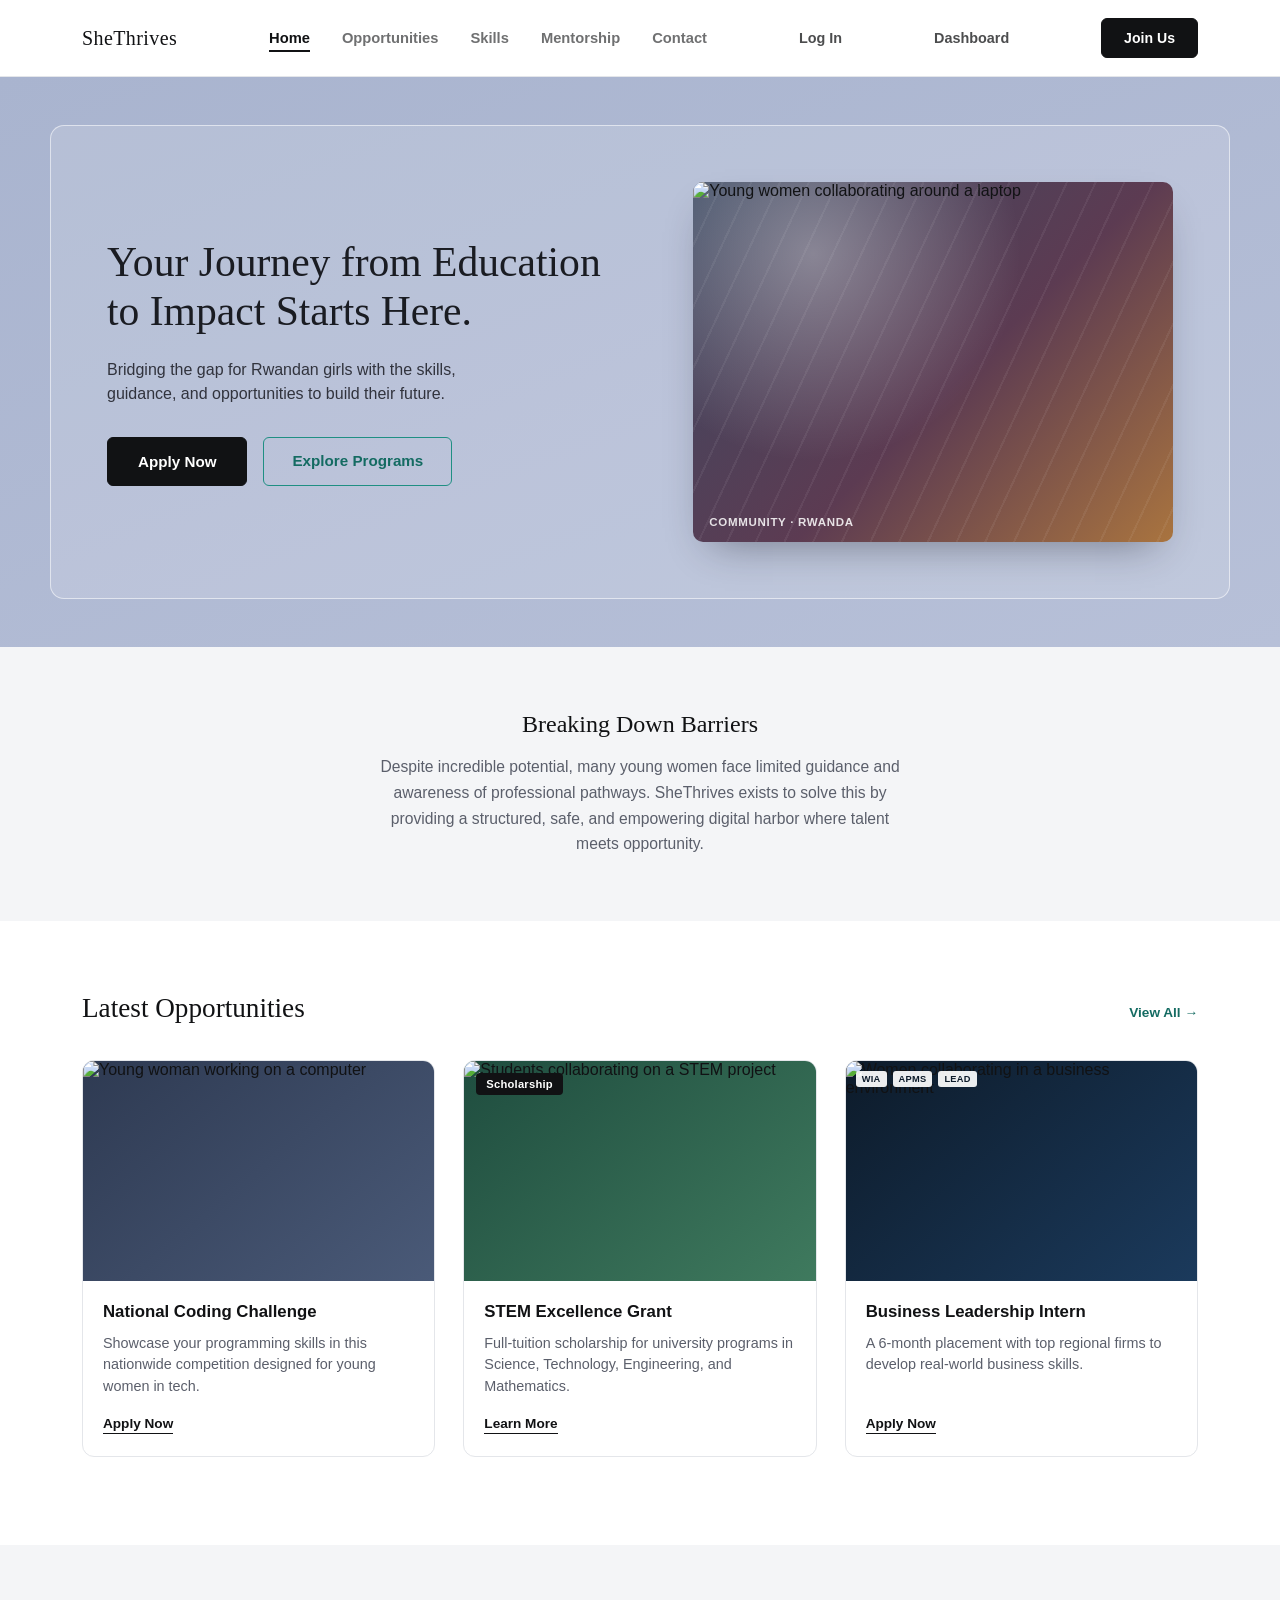
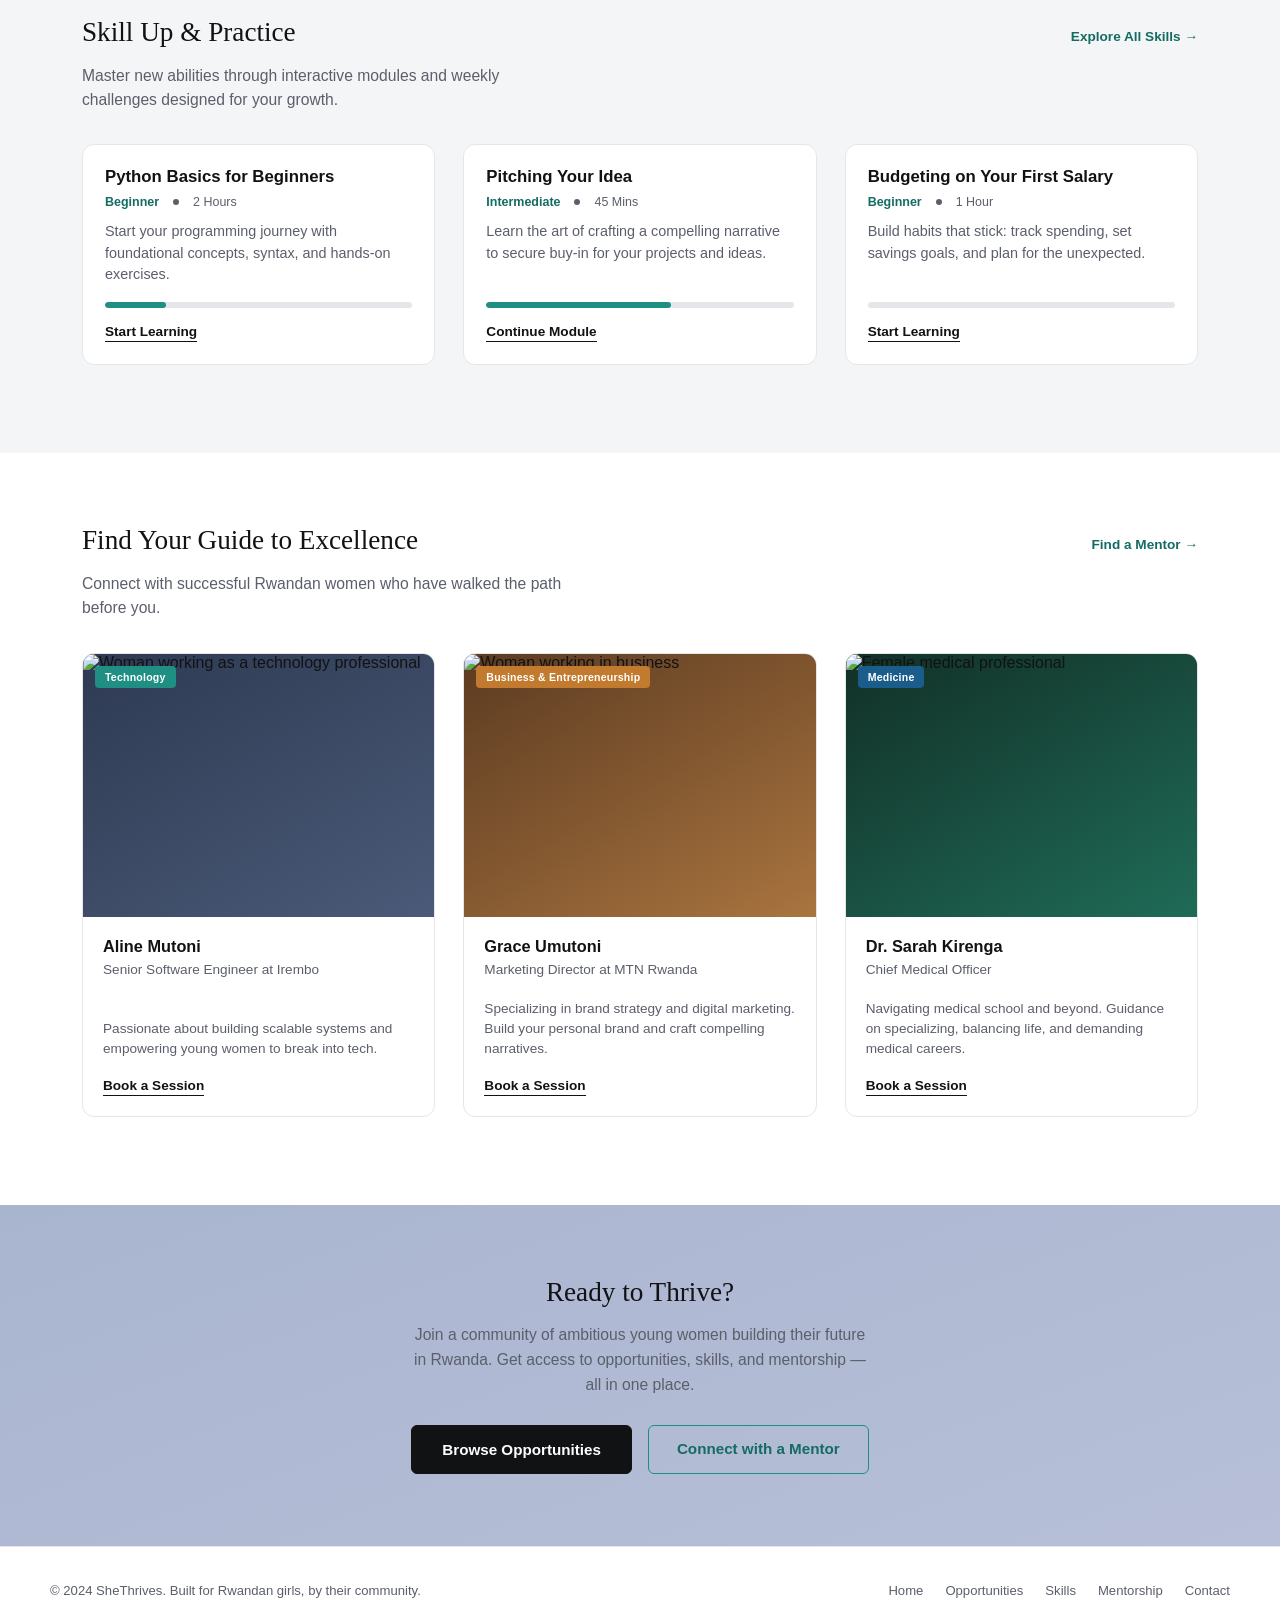
==== index.html @ 821912ec "Add login page and dashboard, connect site navigation Adds a login page and a light-themed app-shell" ====
<!DOCTYPE html>
<html lang="en">
<head>
  <meta charset="UTF-8">
  <meta name="viewport" content="width=device-width, initial-scale=1.0">
  <title>SheThrives — Your Journey from Education to Impact</title>
  <link rel="stylesheet" href="index.css">
</head>

<body>

<header>
  <div class="nav">
    <a href="index.html" class="logo">SheThrives</a>

    <ul class="nav-links">
      <li><a href="index.html" aria-current="page">Home</a></li>
      <li><a href="opportunities.html">Opportunities</a></li>
      <li><a href="skills.html">Skills</a></li>
      <li><a href="mentorship.html">Mentorship</a></li>
      <li><a href="contact.html">Contact</a></li>
    </ul>

    <a href="login.html" class="login-link">Log In</a>
    <a href="dashboard.html" class="login-link">Dashboard</a>
    <a href="contact.html" class="join-btn">Join Us</a>
  </div>
</header>


<!-- HERO -->
<section class="hero-outer">
  <div class="hero-card">

    <div class="hero-copy">
      <h1>Your Journey from Education to Impact Starts Here.</h1>

      <p>
        Bridging the gap for Rwandan girls with the skills, guidance,
        and opportunities to build their future.
      </p>

      <div class="hero-ctas">
        <a href="contact.html" class="btn-solid">Apply Now</a>
        <a href="skills.html" class="btn-outline">Explore Programs</a>
      </div>
    </div>

    <div class="hero-media">
      <img
        src="https://images.unsplash.com/photo-1522202176988-66273c2fd55f?auto=format&fit=crop&w=1200&q=85"
        alt="Young women collaborating around a laptop"
      >

      <span class="cap">Community · Rwanda</span>
    </div>

  </div>
</section>


<!-- BARRIERS -->
<section class="barriers">
  <div class="wrap">
    <h2>Breaking Down Barriers</h2>

    <p>
      Despite incredible potential, many young women face limited guidance
      and awareness of professional pathways. SheThrives exists to solve
      this by providing a structured, safe, and empowering digital harbor
      where talent meets opportunity.
    </p>
  </div>
</section>


<!-- OPPORTUNITIES -->
<section class="opportunities" id="opportunities">
  <div class="wrap">

    <div class="section-head">
      <h2>Latest Opportunities</h2>
      <a href="opportunities.html" class="view-all">View All →</a>
    </div>

    <div class="card-grid">

      <!-- CODING -->
      <article class="card card1">

        <div class="card-media">
          <img
            src="https://images.unsplash.com/photo-1516321318423-f06f85e504b3?auto=format&fit=crop&w=800&q=80"
            alt="Young woman working on a computer"
          >
        </div>

        <div class="card-body">
          <h3>National Coding Challenge</h3>

          <p>
            Showcase your programming skills in this nationwide
            competition designed for young women in tech.
          </p>

          <a
            href="contact.html?apply=National+Coding+Challenge"
            class="card-link"
          >
            Apply Now
          </a>
        </div>

      </article>


      <!-- STEM -->
      <article class="card card2">

        <div class="card-media">

          <img
            src="https://images.unsplash.com/photo-1531482615713-2afd69097998?auto=format&fit=crop&w=800&q=80"
            alt="Students collaborating on a STEM project"
          >

          <span class="badge">Scholarship</span>

        </div>

        <div class="card-body">

          <h3>STEM Excellence Grant</h3>

          <p>
            Full-tuition scholarship for university programs in
            Science, Technology, Engineering, and Mathematics.
          </p>

          <a
            href="contact.html?apply=STEM+Excellence+Grant"
            class="card-link"
          >
            Learn More
          </a>

        </div>

      </article>


      <!-- BUSINESS -->
      <article class="card card3">

        <div class="card-media">

          <img
            src="https://images.unsplash.com/photo-1556761175-b413da4baf72?auto=format&fit=crop&w=800&q=80"
            alt="Women collaborating in a business environment"
          >

          <div class="logo-strip">
            <span>WIA</span>
            <span>APMS</span>
            <span>LEAD</span>
          </div>

        </div>

        <div class="card-body">

          <h3>Business Leadership Intern</h3>

          <p>
            A 6-month placement with top regional firms to develop
            real-world business skills.
          </p>

          <a
            href="contact.html?apply=Business+Leadership+Intern"
            class="card-link"
          >
            Apply Now
          </a>

        </div>

      </article>

    </div>
  </div>
</section>


<!-- SKILLS -->
<section class="skills-preview" id="skills">
  <div class="wrap">

    <div class="section-head">
      <h2>Skill Up &amp; Practice</h2>
      <a href="skills.html" class="view-all">Explore All Skills →</a>
    </div>

    <p class="section-intro">
      Master new abilities through interactive modules and weekly
      challenges designed for your growth.
    </p>

    <div class="modules-grid">

      <article class="module-card">

        <h3>Python Basics for Beginners</h3>

        <div class="meta-row">
          <span class="pill-level">Beginner</span>
          <span class="dot"></span>
          <span>2 Hours</span>
        </div>

        <p>
          Start your programming journey with foundational concepts,
          syntax, and hands-on exercises.
        </p>

        <div class="bar-track">
          <div class="bar-fill" style="width:20%"></div>
        </div>

        <a href="skills.html" class="card-link">Start Learning</a>

      </article>


      <article class="module-card">

        <h3>Pitching Your Idea</h3>

        <div class="meta-row">
          <span class="pill-level">Intermediate</span>
          <span class="dot"></span>
          <span>45 Mins</span>
        </div>

        <p>
          Learn the art of crafting a compelling narrative to secure
          buy-in for your projects and ideas.
        </p>

        <div class="bar-track">
          <div class="bar-fill" style="width:60%"></div>
        </div>

        <a href="skills.html" class="card-link">Continue Module</a>

      </article>


      <article class="module-card">

        <h3>Budgeting on Your First Salary</h3>

        <div class="meta-row">
          <span class="pill-level">Beginner</span>
          <span class="dot"></span>
          <span>1 Hour</span>
        </div>

        <p>
          Build habits that stick: track spending, set savings goals,
          and plan for the unexpected.
        </p>

        <div class="bar-track">
          <div class="bar-fill" style="width:0%"></div>
        </div>

        <a href="skills.html" class="card-link">Start Learning</a>

      </article>

    </div>
  </div>
</section>


<!-- MENTORSHIP -->
<section class="mentorship-preview" id="mentorship">
  <div class="wrap">

    <div class="section-head">
      <h2>Find Your Guide to Excellence</h2>
      <a href="mentorship.html" class="view-all">Find a Mentor →</a>
    </div>

    <p class="section-intro">
      Connect with successful Rwandan women who have walked the path before you.
    </p>

    <div class="mentor-grid">


      <!-- TECHNOLOGY MENTOR -->
      <article class="mentor-card c1">

        <div class="mentor-media">

          <img
            src="https://images.unsplash.com/photo-1551836022-d5d88e9218df?auto=format&fit=crop&w=800&q=80"
            alt="Woman working as a technology professional"
          >

          <span class="field-tag tag-tech">Technology</span>

        </div>

        <div class="mentor-body">

          <h3>Aline Mutoni</h3>

          <p class="mentor-role">
            Senior Software Engineer at Irembo
          </p>

          <p>
            Passionate about building scalable systems and empowering
            young women to break into tech.
          </p>

          <a href="mentorship.html" class="card-link">
            Book a Session
          </a>

        </div>

      </article>


      <!-- BUSINESS MENTOR -->
      <article class="mentor-card c2">

        <div class="mentor-media">

          <img
            src="https://images.unsplash.com/photo-1556761175-4b46a572b786?auto=format&fit=crop&w=800&q=80"
            alt="Woman working in business"
          >

          <span class="field-tag tag-biz">
            Business &amp; Entrepreneurship
          </span>

        </div>

        <div class="mentor-body">

          <h3>Grace Umutoni</h3>

          <p class="mentor-role">
            Marketing Director at MTN Rwanda
          </p>

          <p>
            Specializing in brand strategy and digital marketing.
            Build your personal brand and craft compelling narratives.
          </p>

          <a href="mentorship.html" class="card-link">
            Book a Session
          </a>

        </div>

      </article>


      <!-- MEDICINE MENTOR -->
      <article class="mentor-card c3">

        <div class="mentor-media">

          <img
            src="https://images.unsplash.com/photo-1559839734-2b71ea197ec2?auto=format&fit=crop&w=800&q=80"
            alt="Female medical professional"
          >

          <span class="field-tag tag-med">
            Medicine
          </span>

        </div>

        <div class="mentor-body">

          <h3>Dr. Sarah Kirenga</h3>

          <p class="mentor-role">
            Chief Medical Officer
          </p>

          <p>
            Navigating medical school and beyond. Guidance on specializing,
            balancing life, and demanding medical careers.
          </p>

          <a href="mentorship.html" class="card-link">
            Book a Session
          </a>

        </div>

      </article>

    </div>
  </div>
</section>


<!-- JOIN -->
<section class="join-section" id="join">
  <div class="wrap">

    <h2>Ready to Thrive?</h2>

    <p>
      Join a community of ambitious young women building their future
      in Rwanda. Get access to opportunities, skills, and mentorship —
      all in one place.
    </p>

    <div class="join-ctas">
      <a href="opportunities.html" class="btn-solid">
        Browse Opportunities
      </a>

      <a href="mentorship.html" class="btn-outline">
        Connect with a Mentor
      </a>
    </div>

  </div>
</section>


<!-- FOOTER -->
<footer>
  <div class="footer-wrap">

    <p>
      © 2024 SheThrives. Built for Rwandan girls, by their community.
    </p>

    <ul class="footer-links">
      <li><a href="index.html">Home</a></li>
      <li><a href="opportunities.html">Opportunities</a></li>
      <li><a href="skills.html">Skills</a></li>
      <li><a href="mentorship.html">Mentorship</a></li>
      <li><a href="contact.html">Contact</a></li>
    </ul>

  </div>
</footer>

</body>
</html>
---- index.css ----
:root{
    --ink:#111214;
    --paper:#ffffff;
    --hero-bg:#a9b4cf;
    --hero-bg-2:#b7c0d8;
    --section-bg:#f4f5f7;
    --teal:#1f8f83;
    --teal-dark:#146b62;
    --muted:#5b5f6b;
    --line:#e4e6ea;
    --radius:14px;
  }

  .hero-media {
  position: relative;
  overflow: hidden;
}

.hero-media img {
  width: 100%;
  height: 100%;
  object-fit: cover;
  display: block;
}

.card-media {
  position: relative;
  overflow: hidden;
}

.card-media img {
  width: 100%;
  height: 100%;
  object-fit: cover;
  display: block;
}

.hero-media img,
.card-media img,
.mentor-media img {
  width: 100%;
  height: 100%;
  object-fit: cover;
  display: block;
}
.mentor-media {
  position: relative;
  overflow: hidden;
}

.mentor-media img {
  width: 100%;
  height: 100%;
  object-fit: cover;
  display: block;
}

  *{box-sizing:border-box;}
  html{scroll-behavior:smooth;}
  body{
    margin:0;
    font-family:"Helvetica Neue", Arial, sans-serif;
    color:var(--ink);
    background:var(--paper);
    -webkit-font-smoothing:antialiased;
  }
  h1,h2,h3{
    font-family: Georgia, "Times New Roman", serif;
    margin:0;
    font-weight:400;
  }
  a{color:inherit;text-decoration:none;}
  img{display:block;max-width:100%;}
  .wrap{max-width:1180px;margin:0 auto;padding:0 32px;}

  /* ===== Header ===== */
  header{
    border-bottom:1px solid var(--line);
    background:var(--paper);
    position:sticky;
    top:0;
    z-index:10;
  }
  .nav{
    display:flex;
    align-items:center;
    justify-content:space-between;
    gap:24px;
    padding:18px 32px;
    max-width:1180px;
    margin:0 auto;
  }
  .logo{
    font-family: Georgia, serif;
    font-size:1.25rem;
    letter-spacing:0.02em;
    white-space:nowrap;
  }
  .nav-links{
    display:flex;
    gap:32px;
    list-style:none;
    margin:0;
    padding:0;
    font-size:0.92rem;
    font-weight:600;
  }
  .nav-links a{
    opacity:0.6;
    transition:opacity .15s ease;
    padding-bottom:4px;
    border-bottom:2px solid transparent;
  }
  .nav-links a:hover, .nav-links a:focus-visible{opacity:1;}
  .nav-links a[aria-current="page"]{opacity:1;border-bottom-color:var(--ink);}
  .login-link{
    font-size:0.9rem;
    font-weight:600;
    opacity:0.75;
    transition:opacity .15s ease;
  }
  .login-link:hover, .login-link:focus-visible{opacity:1;}
  .join-btn{
    background:var(--ink);
    color:#fff;
    padding:11px 22px;
    border-radius:6px;
    font-size:0.88rem;
    font-weight:600;
    border:1px solid var(--ink);
    transition:background .15s ease, color .15s ease;
  }
  .join-btn:hover, .join-btn:focus-visible{
    background:#fff;
    color:var(--ink);
  }

  /* ===== Hero ===== */
  .hero-outer{
    background:linear-gradient(160deg, var(--hero-bg) 0%, var(--hero-bg-2) 100%);
    padding:48px 24px;
  }
  .hero-card{
    max-width:1180px;
    margin:0 auto;
    background:rgba(255,255,255,0.14);
    border:1px solid rgba(255,255,255,0.55);
    border-radius:var(--radius);
    padding:56px;
    display:grid;
    grid-template-columns:1.05fr 0.95fr;
    gap:56px;
    align-items:center;
  }
  .hero-copy h1{
    font-size:2.6rem;
    line-height:1.18;
    color:#1a1c22;
  }
  .hero-copy p{
    margin:22px 0 30px;
    max-width:44ch;
    color:#31333d;
    font-size:1rem;
    line-height:1.55;
  }
  .hero-ctas{
    display:flex;
    gap:16px;
    flex-wrap:wrap;
  }
  .btn-solid{
    background:var(--ink);
    color:#fff;
    padding:15px 30px;
    border-radius:6px;
    font-weight:600;
    font-size:0.95rem;
    border:1px solid var(--ink);
    transition:transform .15s ease, background .15s ease;
    cursor:pointer;
    display:inline-block;
  }
  .btn-solid:hover{background:#000;transform:translateY(-1px);}
  .btn-outline{
    background:transparent;
    color:var(--teal-dark);
    padding:14px 28px;
    border-radius:6px;
    border:1.5px solid var(--teal);
    font-weight:600;
    font-size:0.95rem;
    transition:background .15s ease, color .15s ease;
    cursor:pointer;
    display:inline-block;
  }
  .btn-outline:hover{background:var(--teal);color:#fff;}

  .hero-media{
    border-radius:10px;
    overflow:hidden;
    aspect-ratio:4/3;
    background:
      radial-gradient(circle at 25% 20%, rgba(255,255,255,0.35), transparent 45%),
      linear-gradient(135deg,#3c4a63 0%,#5c3b52 55%,#a9743f 100%);
    position:relative;
    box-shadow:0 18px 40px -18px rgba(20,20,30,0.45);
  }
  .hero-media::after{
    content:"";
    position:absolute;inset:0;
    background-image:
      repeating-linear-gradient(115deg, rgba(255,255,255,0.06) 0 2px, transparent 2px 26px);
  }
  .hero-media .cap{
    position:absolute;
    left:16px;bottom:14px;
    color:rgba(255,255,255,0.85);
    font-size:0.72rem;
    letter-spacing:0.06em;
    text-transform:uppercase;
    font-weight:600;
  }

  /* ===== Breaking Down Barriers ===== */
  .barriers{
    background:var(--section-bg);
    padding:64px 24px;
    text-align:center;
  }
  .barriers h2{
    font-size:1.5rem;
    margin-bottom:16px;
  }
  .barriers p{
    max-width:62ch;
    margin:0 auto;
    color:var(--muted);
    line-height:1.65;
    font-size:0.98rem;
  }

  /* ===== Latest Opportunities ===== */
  .opportunities{
    padding:72px 24px 88px;
  }
  .section-head{
    display:flex;
    align-items:baseline;
    justify-content:space-between;
    margin-bottom:36px;
    gap:16px;
    flex-wrap:wrap;
  }
  .section-head h2{
    font-size:1.7rem;
    margin:0;
  }
  .view-all{
    font-size:0.85rem;
    font-weight:700;
    color:var(--teal-dark);
    white-space:nowrap;
  }
  .view-all:hover{text-decoration:underline;}
  .section-intro{
    color:var(--muted);
    font-size:0.98rem;
    line-height:1.55;
    max-width:56ch;
    margin:-20px 0 32px;
  }
  .card-grid{
    display:grid;
    grid-template-columns:repeat(3, 1fr);
    gap:28px;
  }
  .card{
    border:1px solid var(--line);
    border-radius:12px;
    overflow:hidden;
    background:#fff;
    display:flex;
    flex-direction:column;
    transition:box-shadow .18s ease, transform .18s ease;
  }
  .card:hover{
    box-shadow:0 16px 30px -18px rgba(20,20,30,0.28);
    transform:translateY(-2px);
  }
  .card-media{
    aspect-ratio:16/10;
    position:relative;
    overflow:hidden;
  }
  .card-media img{width:100%;height:100%;object-fit:cover;}
  .card1 .card-media{background:linear-gradient(140deg,#2e3a52,#4a5a78);}
  .card2 .card-media{background:linear-gradient(140deg,#1f4d3f,#3f7a5e);}
  .card3 .card-media{
    background:linear-gradient(140deg,#0d1b2a,#1b3a5c);
  }
  .badge{
    position:absolute;
    top:12px;left:12px;
    background:var(--ink);
    color:#fff;
    font-size:0.7rem;
    font-weight:700;
    padding:5px 10px;
    border-radius:4px;
    letter-spacing:0.02em;
  }
  .logo-strip{
    position:absolute;
    top:10px;left:10px;right:10px;
    display:flex;
    gap:6px;
  }
  .logo-strip span{
    background:rgba(255,255,255,0.92);
    color:#0d1b2a;
    font-size:0.58rem;
    font-weight:800;
    padding:3px 6px;
    border-radius:3px;
    letter-spacing:0.03em;
  }
  .card-body{
    padding:20px 20px 22px;
    display:flex;
    flex-direction:column;
    flex:1;
  }
  .card-body h3{
    font-family:"Helvetica Neue", Arial, sans-serif;
    font-weight:700;
    font-size:1.05rem;
    line-height:1.3;
    margin-bottom:10px;
  }
  .card-body p{
    color:var(--muted);
    font-size:0.9rem;
    line-height:1.5;
    margin:0 0 18px;
    flex:1;
  }
  .card-link{
    font-size:0.85rem;
    font-weight:700;
    color:var(--ink);
    border-bottom:1.5px solid var(--ink);
    align-self:flex-start;
    padding-bottom:2px;
    transition:color .15s ease, border-color .15s ease;
  }
  .card-link:hover{color:var(--teal-dark);border-color:var(--teal-dark);}

  /* ===== Skills Preview ===== */
  .skills-preview{
    background:var(--section-bg);
    padding:72px 24px 88px;
  }

  .modules-grid{
    display:grid;
    grid-template-columns:repeat(3, 1fr);
    gap:28px;
  }
  .module-card{
    border:1px solid var(--line);
    border-radius:12px;
    background:#fff;
    padding:22px;
    display:flex;
    flex-direction:column;
    transition:box-shadow .18s ease, transform .18s ease;
  }
  .module-card:hover{
    box-shadow:0 16px 30px -18px rgba(20,20,30,0.28);
    transform:translateY(-2px);
  }
  .module-card h3{
    font-family:"Helvetica Neue", Arial, sans-serif;
    font-weight:700;
    font-size:1.05rem;
    margin-bottom:8px;
  }
  .meta-row{
    display:flex;
    align-items:center;
    gap:14px;
    font-size:0.78rem;
    color:var(--muted);
    margin-bottom:12px;
  }
  .meta-row .dot{width:6px;height:6px;border-radius:50%;background:var(--muted);}
  .meta-row .pill-level{font-weight:700;color:var(--teal-dark);}
  .module-card p{
    color:var(--muted);
    font-size:0.9rem;
    line-height:1.5;
    margin:0 0 16px;
    flex:1;
  }
  .bar-track{
    height:6px;
    border-radius:4px;
    background:var(--line);
    margin-bottom:16px;
    overflow:hidden;
  }
  .bar-fill{height:100%;background:var(--teal);border-radius:4px;}

  /* ===== Mentorship Preview ===== */
  .mentorship-preview{
    padding:72px 24px 88px;
  }
  .mentor-grid{
    display:grid;
    grid-template-columns:repeat(3, 1fr);
    gap:28px;
  }
  .mentor-card{
    border:1px solid var(--line);
    border-radius:12px;
    overflow:hidden;
    background:#fff;
    display:flex;
    flex-direction:column;
    transition:box-shadow .18s ease, transform .18s ease;
  }
  .mentor-card:hover{
    box-shadow:0 16px 30px -18px rgba(20,20,30,0.28);
    transform:translateY(-2px);
  }
  .mentor-media{aspect-ratio:4/3;position:relative;}
  .mentor-card.c1 .mentor-media{background:linear-gradient(150deg,#2e3a52,#4a5a78);}
  .mentor-card.c2 .mentor-media{background:linear-gradient(150deg,#5c3b21,#a9743f);}
  .mentor-card.c3 .mentor-media{background:linear-gradient(150deg,#123027,#1f6b57);}
  .field-tag{
    position:absolute;top:12px;left:12px;
    font-size:0.66rem;font-weight:700;
    padding:5px 10px;border-radius:4px;
    letter-spacing:0.02em;color:#fff;
  }
  .tag-tech{background:#1f8f83;}
  .tag-biz{background:#c17a2e;}
  .tag-med{background:#1a5c8a;}
  .mentor-body{padding:20px;display:flex;flex-direction:column;flex:1;}
  .mentor-body h3{
    font-family:"Helvetica Neue", Arial, sans-serif;
    font-weight:700;
    font-size:1.02rem;
    margin-bottom:4px;
  }
  .mentor-role{color:var(--muted);font-size:0.83rem;margin-bottom:12px;}
  .mentor-body p{
    color:var(--muted);
    font-size:0.85rem;
    line-height:1.5;
    margin:0 0 18px;
    flex:1;
  }

  /* ===== Join Section ===== */
  .join-section{
    background:linear-gradient(160deg, var(--hero-bg) 0%, var(--hero-bg-2) 100%);
    padding:72px 24px;
    text-align:center;
  }
  .join-section h2{font-size:1.7rem;margin-bottom:14px;}
  .join-section p{
    max-width:52ch;
    margin:0 auto 28px;
    color:var(--muted);
    font-size:0.98rem;
    line-height:1.6;
  }
  .join-ctas{
    display:flex;
    gap:16px;
    justify-content:center;
    flex-wrap:wrap;
  }

  /* ===== Footer ===== */
  footer{
    background:#fff;
    border-top:1px solid var(--line);
    padding:36px 24px;
  }
  .footer-wrap{
    max-width:1180px;
    margin:0 auto;
    display:flex;
    justify-content:space-between;
    align-items:center;
    flex-wrap:wrap;
    gap:16px;
  }
  .footer-wrap p{margin:0;font-size:0.82rem;color:var(--muted);}
  .footer-links{
    display:flex;
    gap:22px;
    list-style:none;
    padding:0;
    margin:0;
    font-size:0.82rem;
  }
  .footer-links a{color:var(--muted);}
  .footer-links a:hover{color:var(--ink);}

  /* ===== Responsive ===== */
  @media (max-width:900px){
    .hero-card{grid-template-columns:1fr;padding:36px 24px;}
    .hero-copy h1{font-size:2.1rem;}
    .card-grid, .modules-grid, .mentor-grid{grid-template-columns:1fr;}
    .nav-links{display:none;}
    .nav{padding:16px 20px;}
    .section-head{margin-bottom:24px;}
  }

  :focus-visible{outline:2px solid var(--teal-dark);outline-offset:2px;}
  @media (prefers-reduced-motion: reduce){
    *{transition:none !important;}
  }
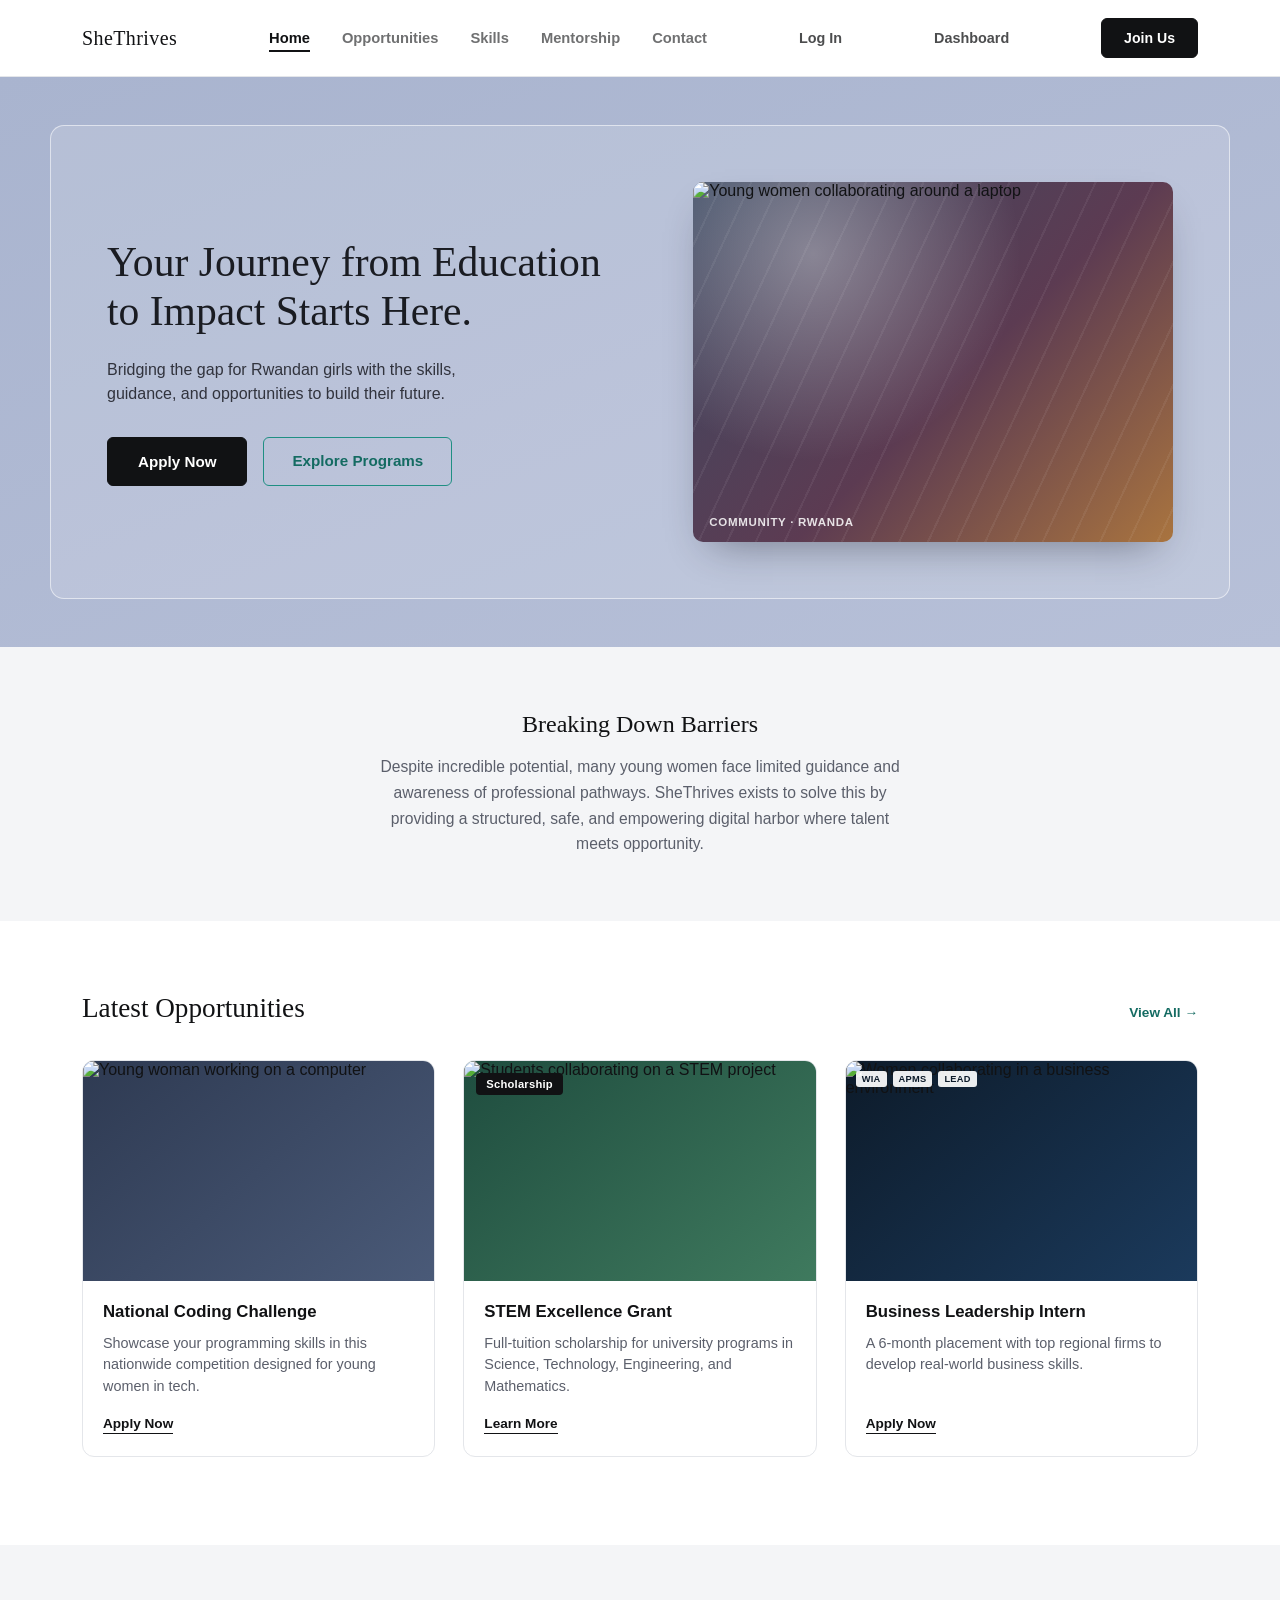
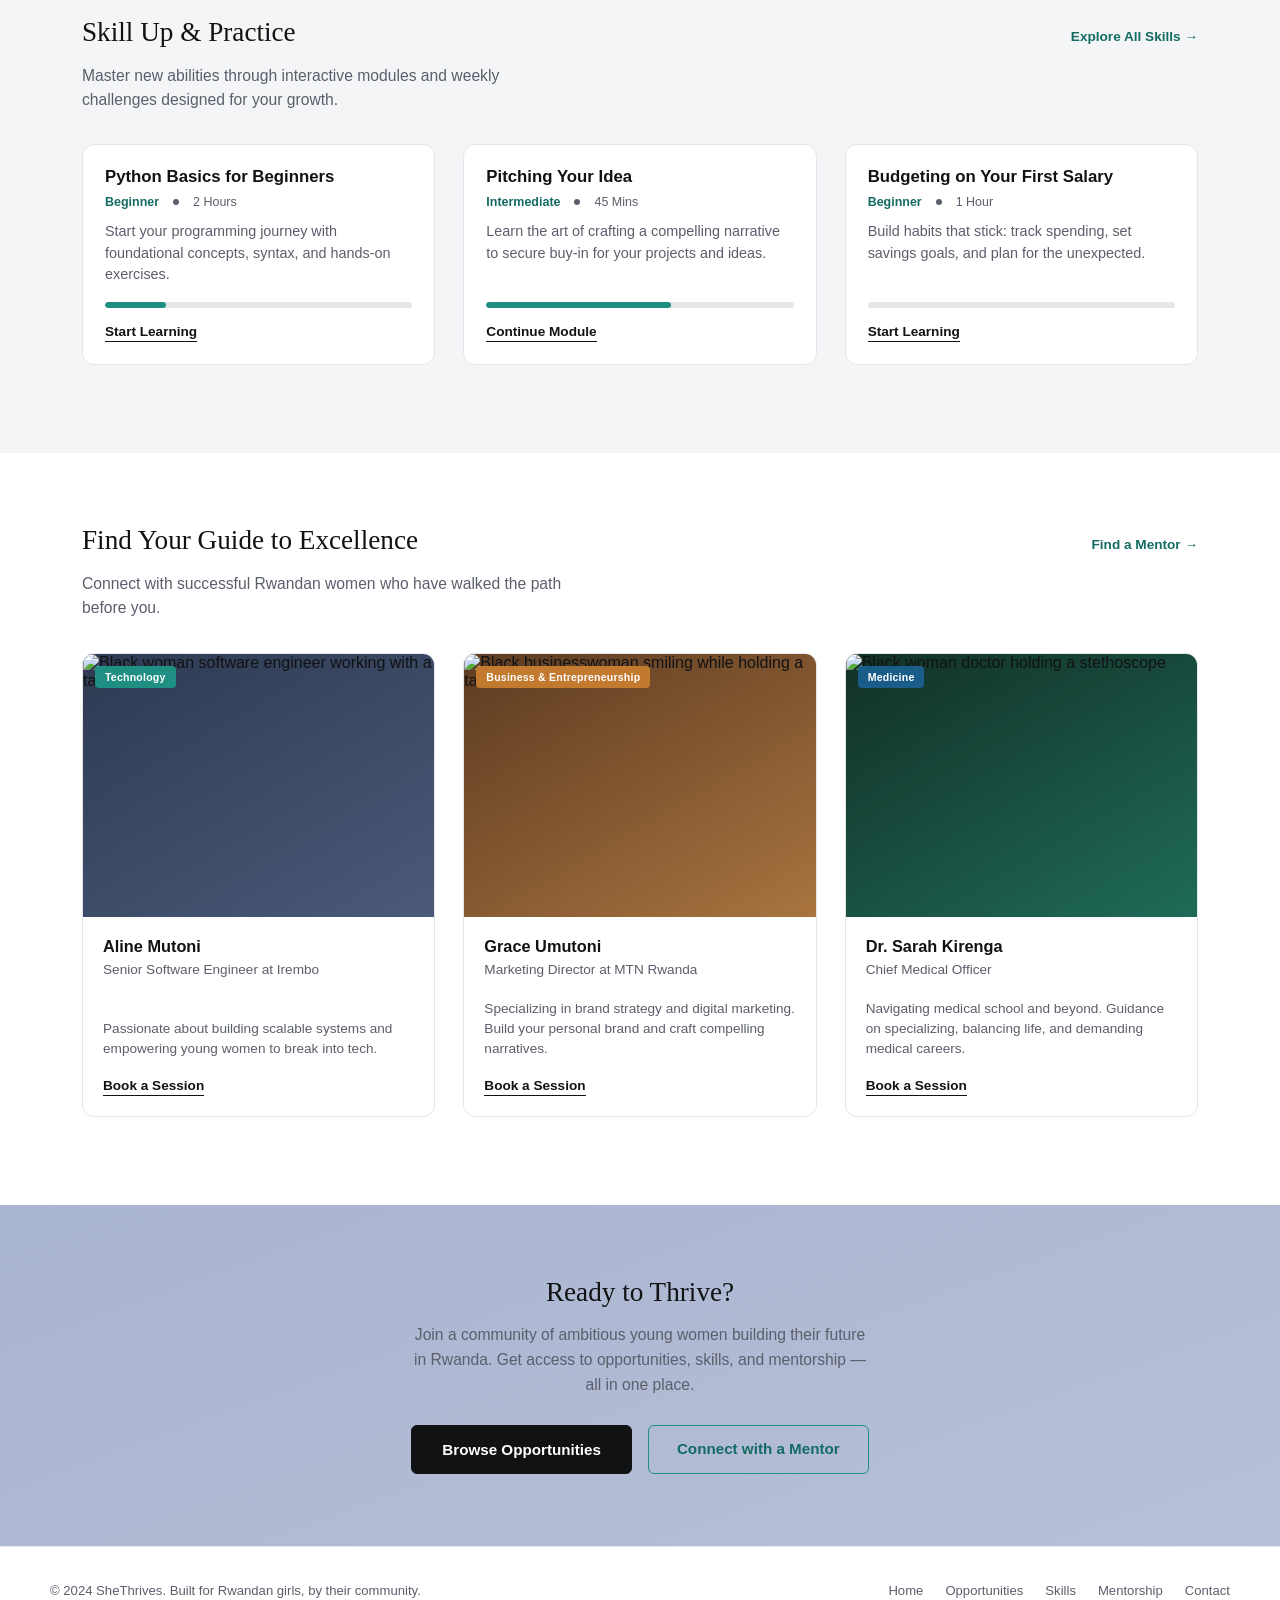
==== commit 965883ea: "Use Black mentor photos, light-theme dashboard, wire up dead buttons Swaps the three mentor photos (" ====
--- a/index.html
+++ b/index.html
@@ -306,8 +306,8 @@
         <div class="mentor-media">
 
           <img
-            src="https://images.unsplash.com/photo-1551836022-d5d88e9218df?auto=format&fit=crop&w=800&q=80"
-            alt="Woman working as a technology professional"
+            src="https://images.unsplash.com/photo-1573164713712-03790a178651?auto=format&fit=crop&w=800&q=80"
+            alt="Black woman software engineer working with a tablet"
           >
 
           <span class="field-tag tag-tech">Technology</span>
@@ -342,8 +342,8 @@
         <div class="mentor-media">
 
           <img
-            src="https://images.unsplash.com/photo-1556761175-4b46a572b786?auto=format&fit=crop&w=800&q=80"
-            alt="Woman working in business"
+            src="https://images.unsplash.com/photo-1563132337-f159f484226c?auto=format&fit=crop&w=800&q=80"
+            alt="Black businesswoman smiling while holding a tablet"
           >
 
           <span class="field-tag tag-biz">
@@ -380,8 +380,8 @@
         <div class="mentor-media">
 
           <img
-            src="https://images.unsplash.com/photo-1559839734-2b71ea197ec2?auto=format&fit=crop&w=800&q=80"
-            alt="Female medical professional"
+            src="https://images.unsplash.com/photo-1643297654416-05795d62e39c?auto=format&fit=crop&w=800&q=80"
+            alt="Black woman doctor holding a stethoscope"
           >
 
           <span class="field-tag tag-med">
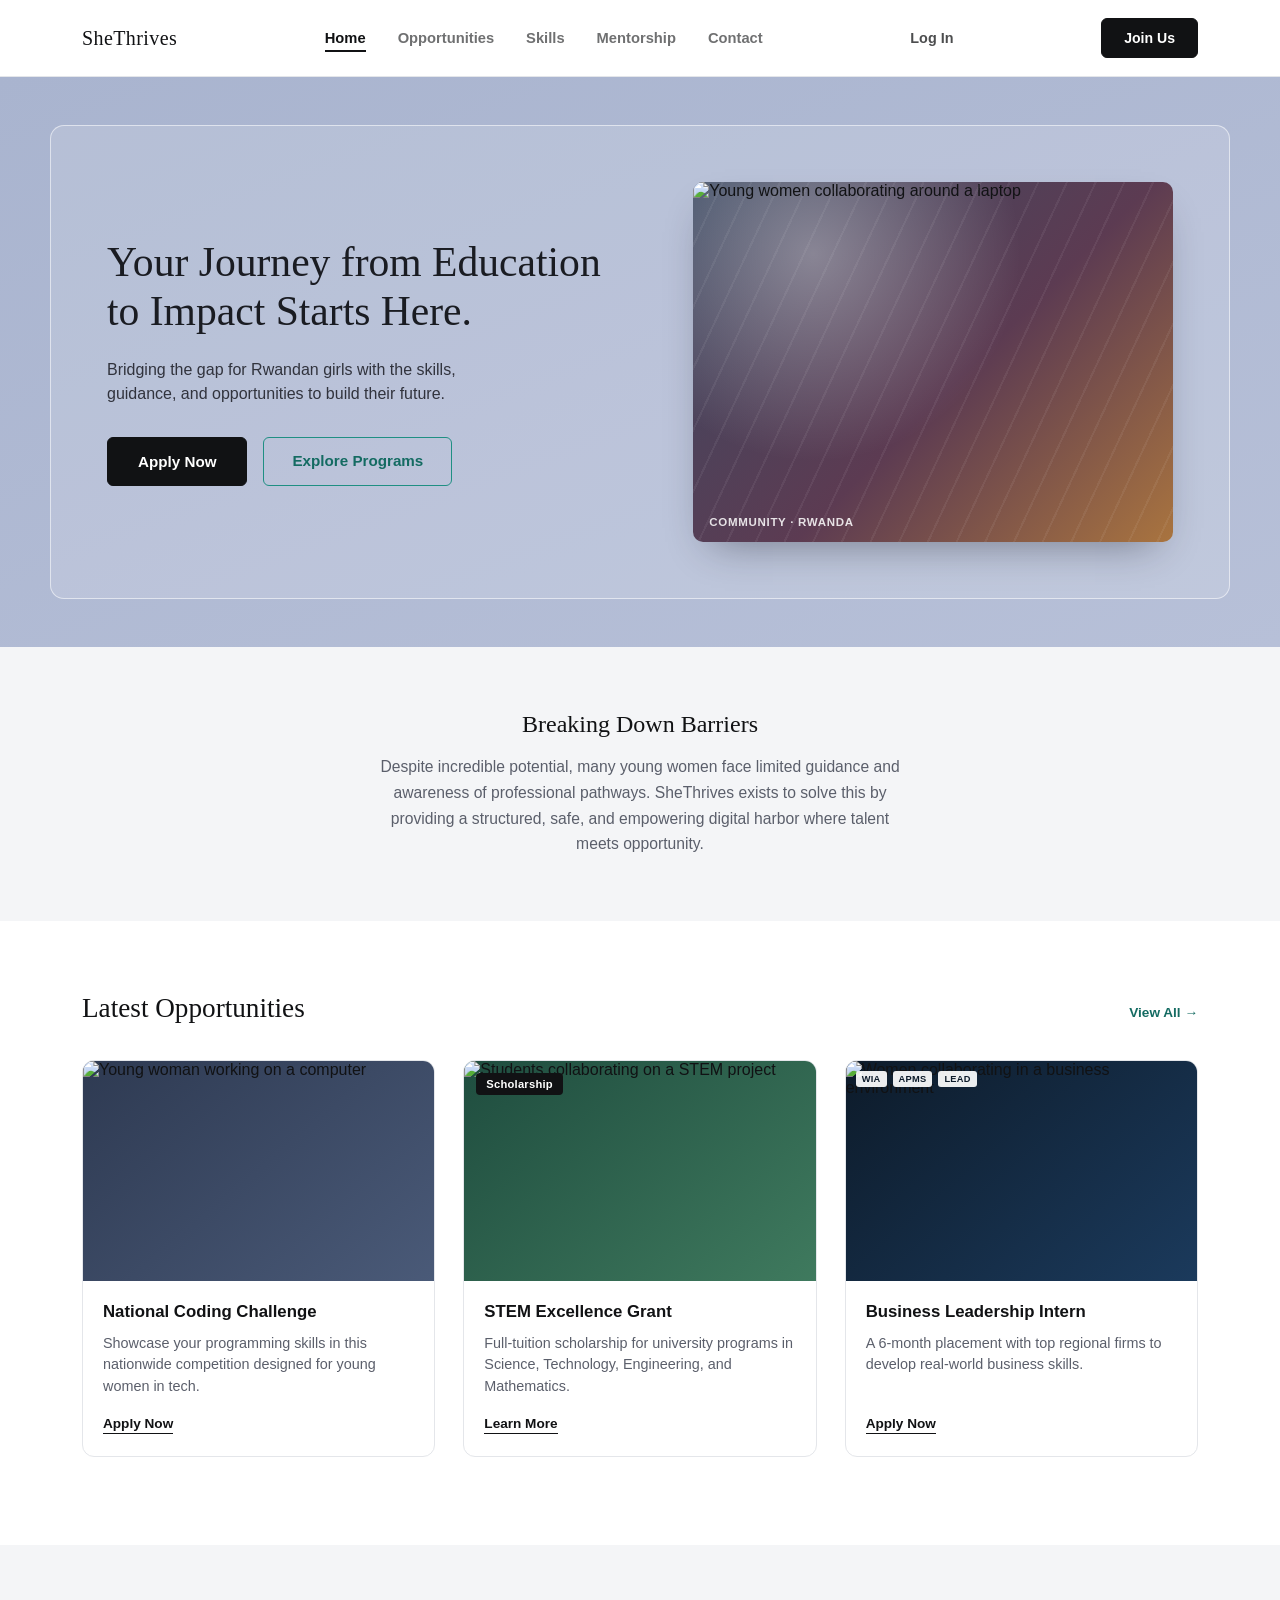
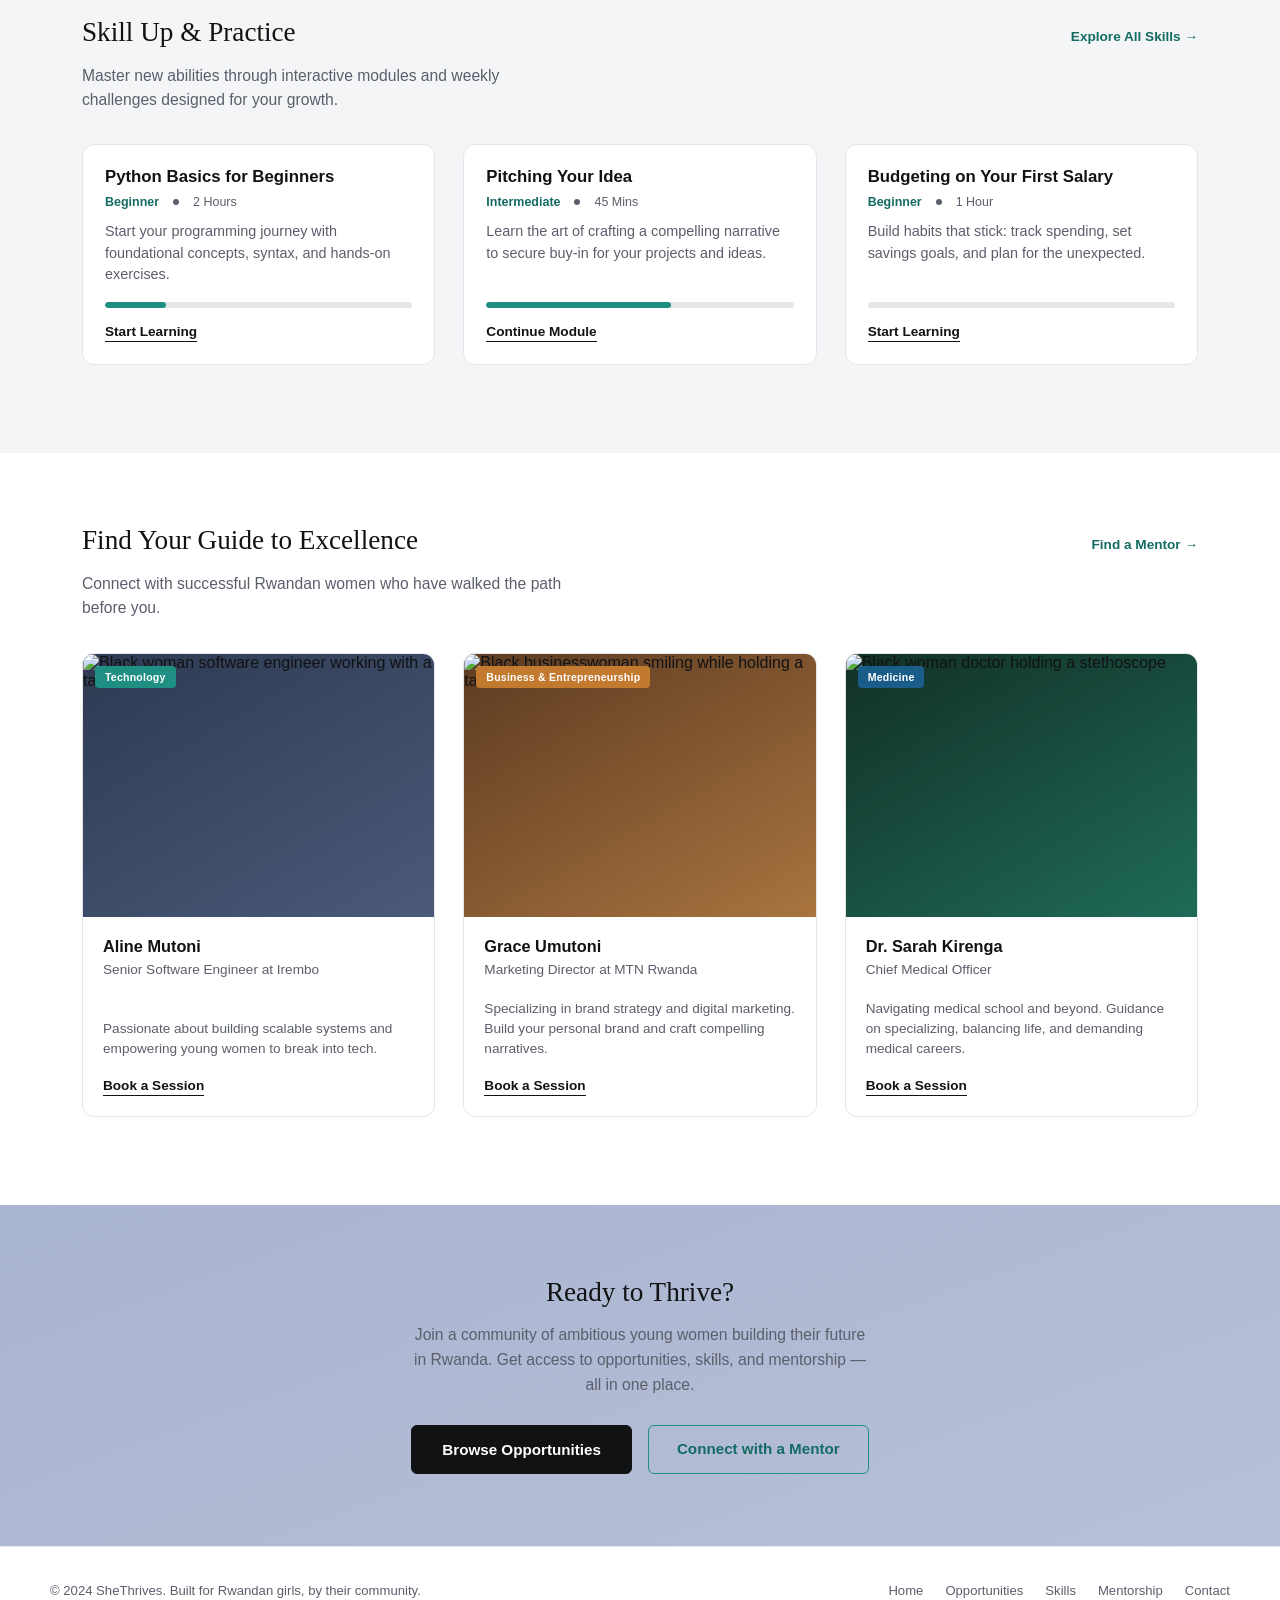
==== commit 07706324: "remove the dashboard" ====
--- a/index.html
+++ b/index.html
@@ -22,7 +22,6 @@
     </ul>
 
     <a href="login.html" class="login-link">Log In</a>
-    <a href="dashboard.html" class="login-link">Dashboard</a>
     <a href="contact.html" class="join-btn">Join Us</a>
   </div>
 </header>
